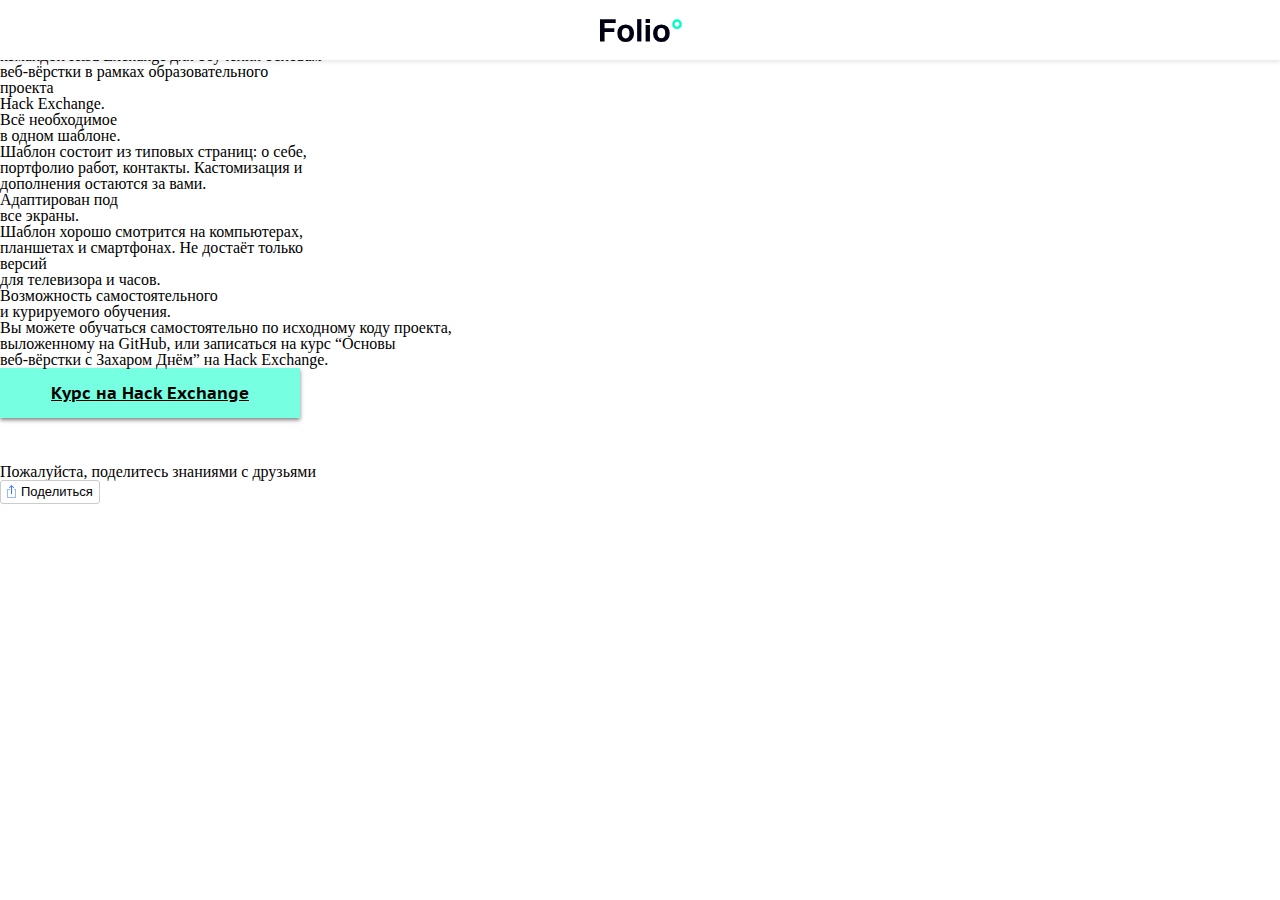
==== index.html @ a46cdb70 "извлекла файлы из папки" ====
<!DOCTYPE html>
<html>
  <head>
    <meta charset="utf-8">
    <meta name="viewport" content="width=device-width">

    <title>Folio — своё портфолио своими руками</title>

    <meta name="description" content="Шаблон сайта-портфолио, разработанный командой Hæd Exchange для обучения основам веб-вёрстки в рамках образовательного проекта Hack Exchange.">
    <meta name="keywords" content="hack, exchange, html, css, javascript, hse, design">

    <meta property="og:type" content="website">
    <meta property="og:url" content="https://karinavaleeva.github.io/HSEDC2016-Folio-KarinaValeev/">
    <meta property="og:title" content="Folio — своё портфолио своими руками">
    <meta property="og:description" content="Шаблон сайта-портфолио, разработанный командой Hæd Exchange для обучения основам веб-вёрстки в рамках образовательного проекта Hack Exchange.">
    <meta property="og:image" content="https://karinavaleeva.github.io/HSEDC2016-Folio-KarinaValeev/images/share.png">

    <link rel="icon" type="image/png" href="apple-touch-icon.png">
    <link rel="icon" type="image/png" href="favicon.png">

    <link rel="stylesheet" href="stylesheets/style.css">
    <script src="javascripts/jquery-3.1.1.js"></script>
    <script src="javascripts/social-likes.min.js"></script>

  </head>

  <body class="landing bg">

    <nav class="menubar">
      <div>
        <figure class="logo"></figure>
      </div>
    </nav>

    <section class="landingWrapper">
      <section class="mainSection left">
        <section>
          <h2>
            Своё портфолио<br>
            своими руками.
          </h2>

          <p>
            Шаблон сайта-портфолио, разработанный<br>
            командой Hæd Exchange для обучения основам<br>
            веб-вёрстки в рамках образовательного<br class="compact">
            проекта<br class="full">
            Hack Exchange.
          </p>

          <figure></figure>
        </section>

        <figure class="mockup" id="mockup1"></figure>
      </section>


      <section class="mainSection right">
        <section>
          <h2>
            Всё необходимое<br>
            в одном шаблоне.<br>
          </h2>

          <p>
            Шаблон состоит из типовых страниц: о себе,<br>
            портфолио работ, контакты. Кастомизация и<br>
            дополнения остаются за вами.<br>
          </p>
          <figure></figure>
        </section>

        <figure class="mockup" id="mockup2_1"></figure>
        <figure class="mockup" id="mockup2_2"></figure>
        <figure class="mockup" id="mockup2_3"></figure>

      </section>

      <section class="mainSection left">
        <section>
          <h2>
            Адаптирован под<br>
            все экраны.
          </h2>

          <p>
            Шаблон хорошо смотрится на компьютерах,<br>
            планшетах и смартфонах. Не достаёт только <br class="compact">
            версий<br class="full">
            для телевизора и часов.
          </p>

          <figure></figure>
        </section>

        <figure class="mockup" id="mockup3"></figure>
      </section>


      <section class="mainSection center">
        <section>
          <h2>
            Возможность самостоятельного<br>
            и курируемого обучения.
          </h2>

          <p>
            Вы можете обучаться самостоятельно по исходному коду проекта,<br>
            выложенному на GitHub, или записаться на курс “Основы<br>
            веб-вёрстки с Захаром Днём” на Hack Exchange.
          </p>

            <div class="knopki">
              <a class="btn blue"href="http://lessons.hack.exchange" target="_blank">Курс на Hack Exchange</a>
              <a class="btn line" href="https://github.com/KarinaValeeva/HSEDC2016-Folio-KarinaValeeva" target="_blank">Исходный код на GitHub</a>
            </div>
        </section>

        <footer>
          <p>Пожалуйста, поделитесь знаниями с друзьями</p>

          <div class="social-likes social-likes_single" data-url="https://karinavaleeva.github.io/HSEDC2016-Folio-KarinaValeev/" data-single-title="Поделиться">
            <div class="facebook" title="Поделиться ссылкой на Фейсбуке">Facebook</div>
            <div class="twitter" title="Поделиться ссылкой в Твиттере">Twitter</div>
            <div class="vkontakte" title="Поделиться ссылкой во Вконтакте">Вконтакте</div>
          </div>
        </footer>

      </section>

    </section>

  </body>
</html>
---- stylesheets/style.css ----
@import 'reset.css';

@import 'https://fonts.googleapis.com/css?family=PT+Sans+Caption:400,700|PT+Sans:400,400i,700,700i&subset=cyrillic';

@import 'social-likes_birman.css';

@import 'menubar.css';
@import 'ui.css';
@import 'indexlanding.css';
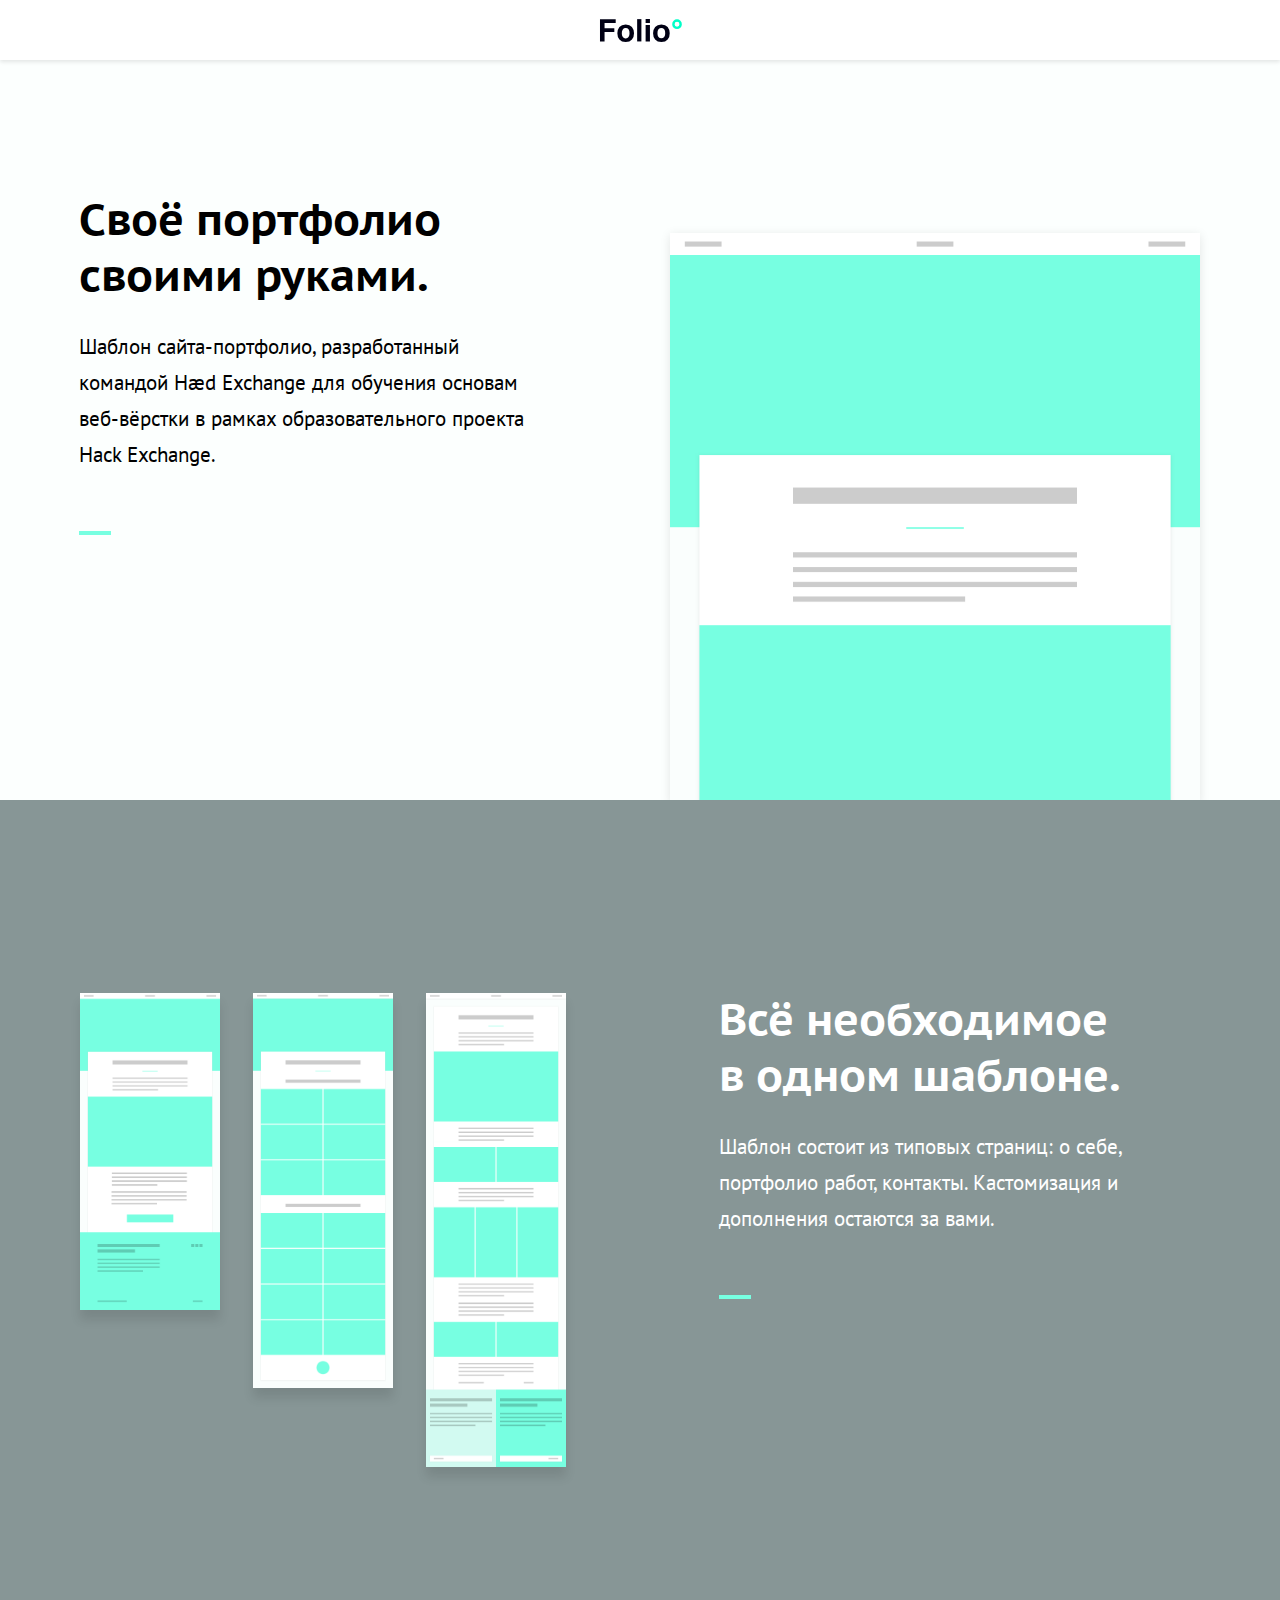
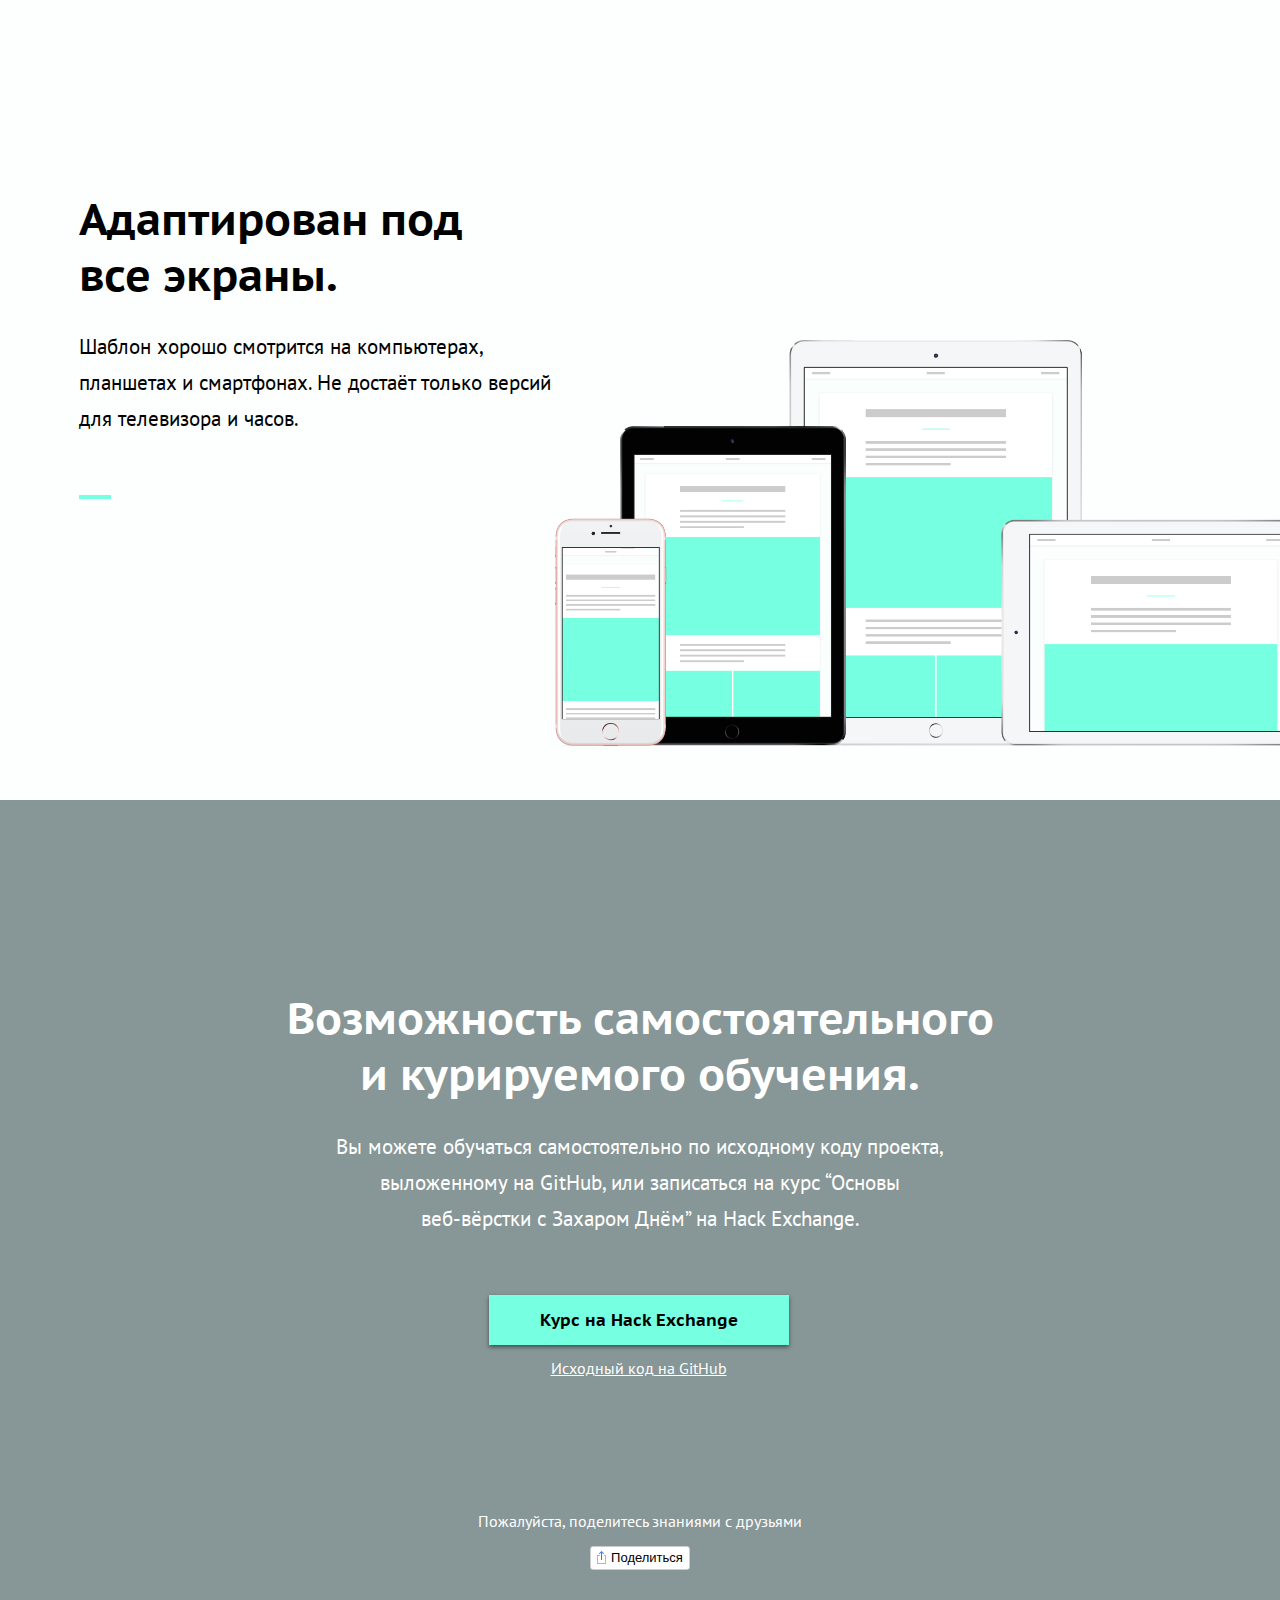
==== commit 2e6a45cb: "исправляю свою ошибку с двумя репозиториями. Скопировала данные из репозитория, созданного для того," ====
--- a/index.html
+++ b/index.html
@@ -24,7 +24,7 @@
 
   </head>
 
-  <body class="landing bg">
+  <body class="landing">
 
     <nav class="menubar">
       <div>
@@ -110,9 +110,9 @@
             веб-вёрстки с Захаром Днём” на Hack Exchange.
           </p>
 
-            <div class="knopki">
+            <div class="buttons">
               <a class="btn blue"href="http://lessons.hack.exchange" target="_blank">Курс на Hack Exchange</a>
-              <a class="btn line" href="https://github.com/KarinaValeeva/HSEDC2016-Folio-KarinaValeeva" target="_blank">Исходный код на GitHub</a>
+              <a class="btn line" href="https://github.com/KarinaValeeva/HSEDC2016-Folio-KarinaValeev" target="_blank">Исходный код на GitHub</a>
             </div>
         </section>
 
